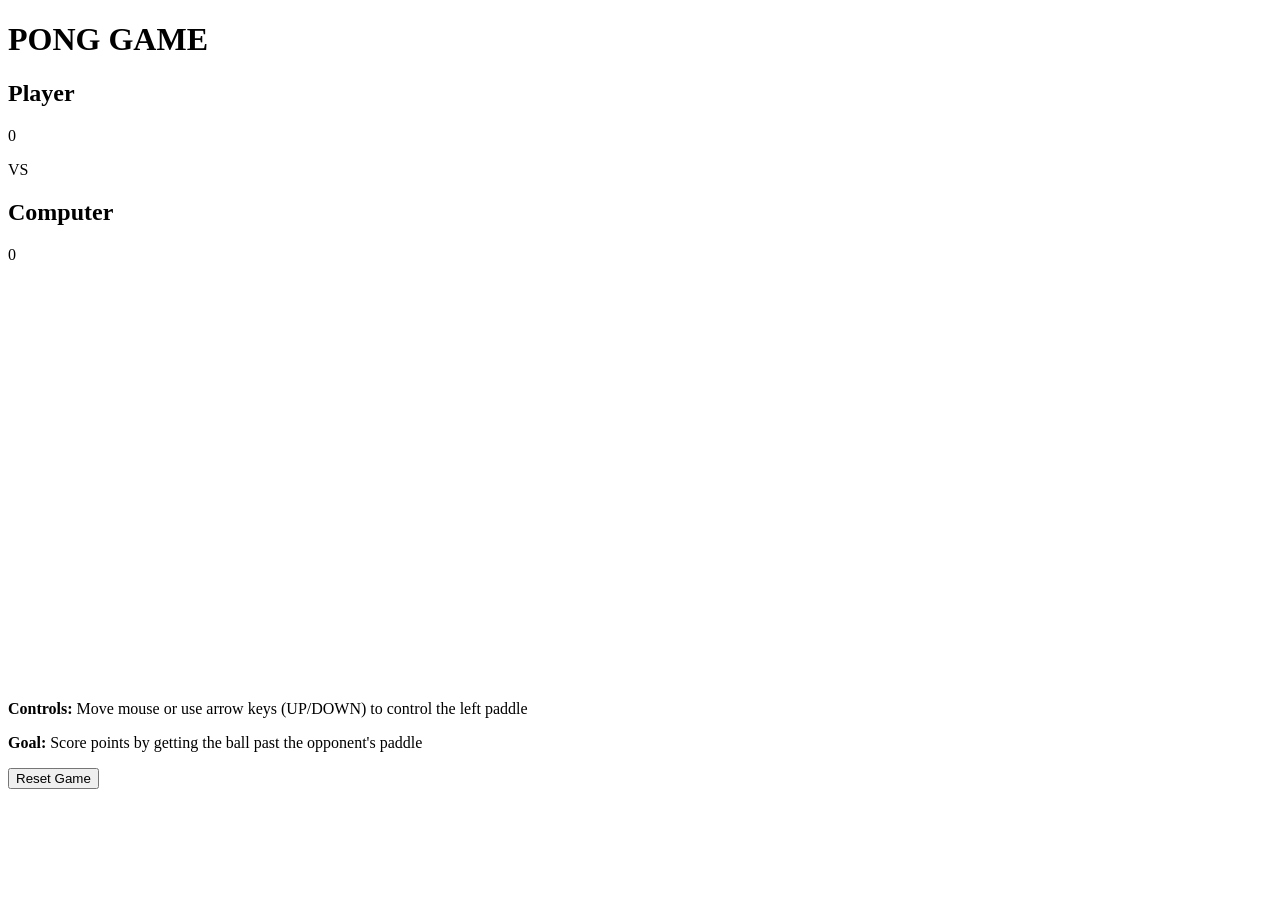
==== pong-game/index.html @ 7b56102a "Add Pong game HTML structure" ====
<!DOCTYPE html>
<html lang="en">
<head>
    <meta charset="UTF-8">
    <meta name="viewport" content="width=device-width, initial-scale=1.0">
    <title>Pong Game</title>
    <link rel="stylesheet" href="styles.css">
</head>
<body>
    <div class="container">
        <h1>PONG GAME</h1>
        <div class="scoreboard">
            <div class="player-score">
                <h2>Player</h2>
                <p id="playerScore">0</p>
            </div>
            <div class="vs">VS</div>
            <div class="computer-score">
                <h2>Computer</h2>
                <p id="computerScore">0</p>
            </div>
        </div>
        <canvas id="pongCanvas" width="800" height="400"></canvas>
        <div class="instructions">
            <p><strong>Controls:</strong> Move mouse or use arrow keys (UP/DOWN) to control the left paddle</p>
            <p><strong>Goal:</strong> Score points by getting the ball past the opponent's paddle</p>
        </div>
        <button id="resetBtn" class="reset-btn">Reset Game</button>
    </div>
    <script src="script.js"></script>
</body>
</html>
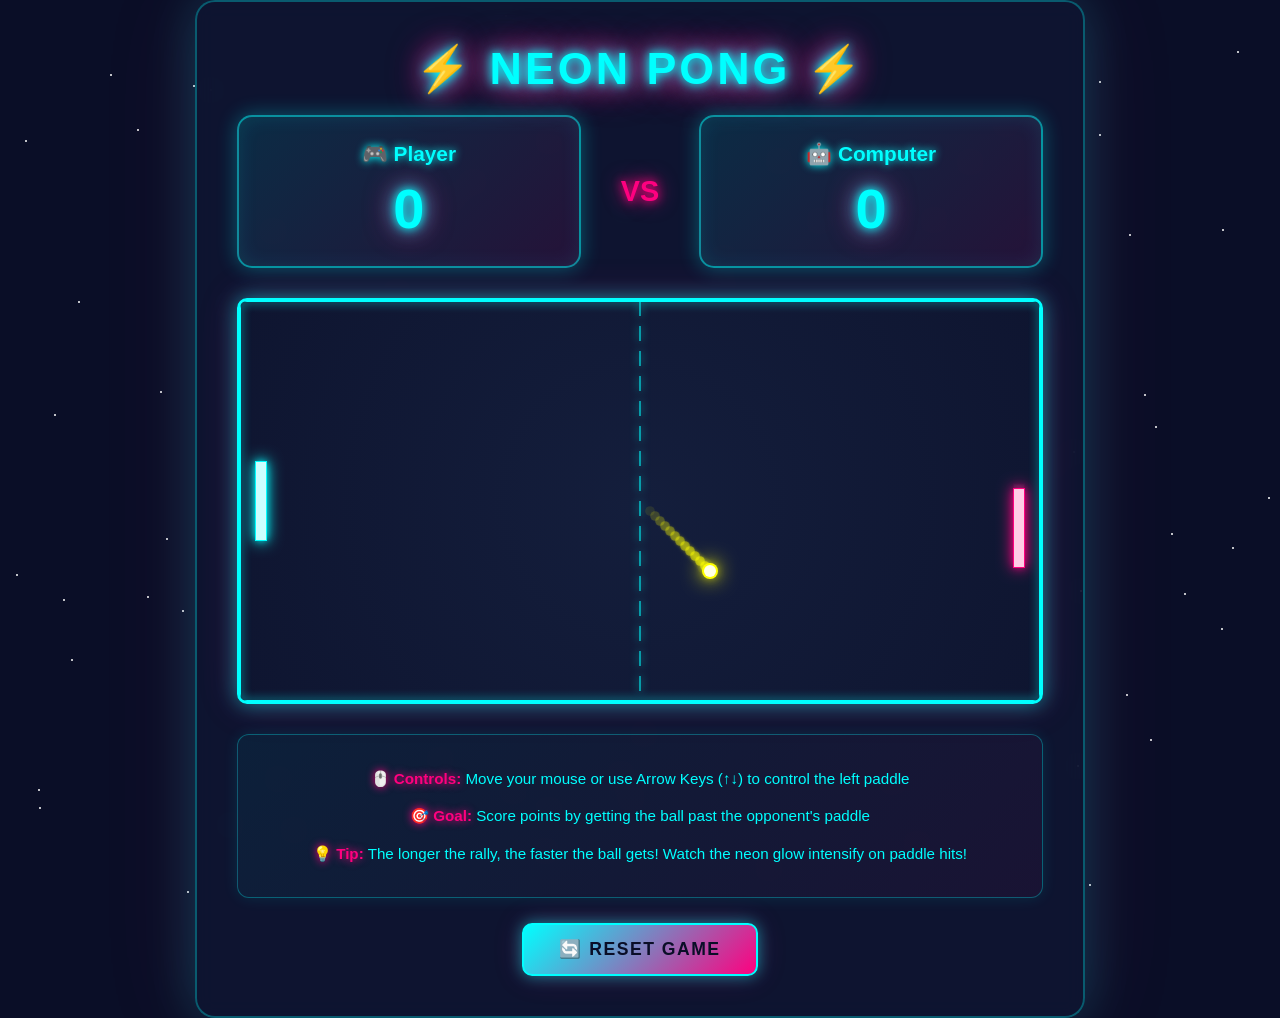
==== commit 337bfc0a: "Update Pong game HTML with neon theme and enhanced instructions" ====
--- a/pong-game/index.html
+++ b/pong-game/index.html
@@ -3,29 +3,30 @@
 <head>
     <meta charset="UTF-8">
     <meta name="viewport" content="width=device-width, initial-scale=1.0">
-    <title>Pong Game</title>
+    <title>Pong Game - Neon Edition</title>
     <link rel="stylesheet" href="styles.css">
 </head>
 <body>
     <div class="container">
-        <h1>PONG GAME</h1>
+        <h1>⚡ NEON PONG ⚡</h1>
         <div class="scoreboard">
             <div class="player-score">
-                <h2>Player</h2>
+                <h2>🎮 Player</h2>
                 <p id="playerScore">0</p>
             </div>
             <div class="vs">VS</div>
             <div class="computer-score">
-                <h2>Computer</h2>
+                <h2>🤖 Computer</h2>
                 <p id="computerScore">0</p>
             </div>
         </div>
         <canvas id="pongCanvas" width="800" height="400"></canvas>
         <div class="instructions">
-            <p><strong>Controls:</strong> Move mouse or use arrow keys (UP/DOWN) to control the left paddle</p>
-            <p><strong>Goal:</strong> Score points by getting the ball past the opponent's paddle</p>
+            <p><strong>🖱️ Controls:</strong> Move your mouse or use Arrow Keys (↑↓) to control the left paddle</p>
+            <p><strong>🎯 Goal:</strong> Score points by getting the ball past the opponent's paddle</p>
+            <p><strong>💡 Tip:</strong> The longer the rally, the faster the ball gets! Watch the neon glow intensify on paddle hits!</p>
         </div>
-        <button id="resetBtn" class="reset-btn">Reset Game</button>
+        <button id="resetBtn" class="reset-btn">🔄 Reset Game</button>
     </div>
     <script src="script.js"></script>
 </body>
--- a/pong-game/styles.css
+++ b/pong-game/styles.css
@@ -0,0 +1,291 @@
+* {
+    margin: 0;
+    padding: 0;
+    box-sizing: border-box;
+}
+
+body {
+    display: flex;
+    justify-content: center;
+    align-items: center;
+    min-height: 100vh;
+    background: #0a0e27;
+    font-family: 'Arial', sans-serif;
+    overflow: hidden;
+    position: relative;
+}
+
+/* Animated starfield background */
+.starfield {
+    position: fixed;
+    top: 0;
+    left: 0;
+    width: 100%;
+    height: 100%;
+    z-index: 0;
+}
+
+.star {
+    position: absolute;
+    width: 2px;
+    height: 2px;
+    background: white;
+    border-radius: 50%;
+    animation: twinkle 3s infinite;
+}
+
+@keyframes twinkle {
+    0%, 100% {
+        opacity: 0.3;
+    }
+    50% {
+        opacity: 1;
+    }
+}
+
+.container {
+    text-align: center;
+    background: rgba(15, 23, 52, 0.8);
+    padding: 40px;
+    border-radius: 20px;
+    box-shadow: 0 0 50px rgba(0, 255, 255, 0.2), 
+                0 0 100px rgba(255, 0, 127, 0.1);
+    backdrop-filter: blur(10px);
+    border: 2px solid rgba(0, 255, 255, 0.3);
+    max-width: 900px;
+    z-index: 10;
+    position: relative;
+    animation: containerGlow 3s ease-in-out infinite;
+}
+
+@keyframes containerGlow {
+    0%, 100% {
+        box-shadow: 0 0 50px rgba(0, 255, 255, 0.2), 
+                    0 0 100px rgba(255, 0, 127, 0.1);
+    }
+    50% {
+        box-shadow: 0 0 60px rgba(0, 255, 255, 0.3), 
+                    0 0 120px rgba(255, 0, 127, 0.15);
+    }
+}
+
+h1 {
+    color: #00ffff;
+    margin-bottom: 20px;
+    font-size: 2.8em;
+    text-shadow: 0 0 10px #00ffff,
+                 0 0 20px #00ffff,
+                 0 0 30px #ff007f,
+                 0 0 40px #ff007f;
+    letter-spacing: 3px;
+    font-weight: bold;
+    animation: titlePulse 2s ease-in-out infinite;
+}
+
+@keyframes titlePulse {
+    0%, 100% {
+        transform: scale(1);
+        text-shadow: 0 0 10px #00ffff,
+                     0 0 20px #00ffff,
+                     0 0 30px #ff007f,
+                     0 0 40px #ff007f;
+    }
+    50% {
+        transform: scale(1.02);
+        text-shadow: 0 0 15px #00ffff,
+                     0 0 30px #00ffff,
+                     0 0 40px #ff007f,
+                     0 0 50px #ff007f;
+    }
+}
+
+.scoreboard {
+    display: flex;
+    justify-content: space-around;
+    align-items: center;
+    margin-bottom: 30px;
+    gap: 20px;
+}
+
+.player-score,
+.computer-score {
+    background: linear-gradient(135deg, rgba(0, 255, 255, 0.1), rgba(255, 0, 127, 0.1));
+    padding: 25px 40px;
+    border-radius: 15px;
+    flex: 1;
+    border: 2px solid rgba(0, 255, 255, 0.5);
+    box-shadow: 0 0 20px rgba(0, 255, 255, 0.3),
+                inset 0 0 20px rgba(0, 255, 255, 0.1);
+    transition: all 0.3s ease;
+}
+
+.player-score:hover,
+.computer-score:hover {
+    transform: translateY(-5px);
+    box-shadow: 0 0 30px rgba(0, 255, 255, 0.5),
+                0 0 50px rgba(255, 0, 127, 0.3),
+                inset 0 0 20px rgba(0, 255, 255, 0.2);
+}
+
+.player-score h2,
+.computer-score h2 {
+    color: #00ffff;
+    font-size: 1.3em;
+    margin-bottom: 10px;
+    text-shadow: 0 0 8px #00ffff;
+}
+
+.player-score p,
+.computer-score p {
+    color: #00ffff;
+    font-size: 3.5em;
+    font-weight: bold;
+    text-shadow: 0 0 10px #00ffff,
+                 0 0 20px #00ffff,
+                 0 0 30px #ff007f;
+    transition: all 0.3s ease;
+}
+
+.player-score:hover p,
+.computer-score:hover p {
+    text-shadow: 0 0 15px #00ffff,
+                 0 0 25px #00ffff,
+                 0 0 35px #ff007f,
+                 0 0 45px #ff007f;
+}
+
+.vs {
+    color: #ff007f;
+    font-size: 1.8em;
+    font-weight: bold;
+    padding: 0 20px;
+    text-shadow: 0 0 10px #ff007f,
+                 0 0 20px #ff007f;
+}
+
+#pongCanvas {
+    display: block;
+    margin: 0 auto 30px;
+    background: radial-gradient(circle at 50% 50%, rgba(10, 14, 39, 0.9), #0a0e27);
+    border: 3px solid #00ffff;
+    border-radius: 10px;
+    box-shadow: 0 0 20px rgba(0, 255, 255, 0.5),
+                0 0 40px rgba(255, 0, 127, 0.2),
+                inset 0 0 30px rgba(0, 255, 255, 0.1);
+    cursor: none;
+    transition: all 0.3s ease;
+}
+
+#pongCanvas:hover {
+    box-shadow: 0 0 30px rgba(0, 255, 255, 0.6),
+                0 0 50px rgba(255, 0, 127, 0.3),
+                inset 0 0 40px rgba(0, 255, 255, 0.15);
+}
+
+.instructions {
+    background: linear-gradient(135deg, rgba(0, 255, 255, 0.05), rgba(255, 0, 127, 0.05));
+    padding: 20px 25px;
+    border-radius: 12px;
+    margin-bottom: 25px;
+    color: #00ffff;
+    font-size: 0.95em;
+    line-height: 1.8;
+    border: 1px solid rgba(0, 255, 255, 0.3);
+    box-shadow: 0 0 15px rgba(0, 255, 255, 0.1);
+}
+
+.instructions p {
+    margin: 10px 0;
+}
+
+.instructions strong {
+    color: #ff007f;
+    text-shadow: 0 0 8px #ff007f;
+}
+
+.reset-btn {
+    background: linear-gradient(135deg, #00ffff, #ff007f);
+    color: #0a0e27;
+    border: 2px solid #00ffff;
+    padding: 14px 35px;
+    font-size: 1.1em;
+    font-weight: bold;
+    border-radius: 10px;
+    cursor: pointer;
+    transition: all 0.3s ease;
+    text-transform: uppercase;
+    letter-spacing: 1.5px;
+    box-shadow: 0 0 15px rgba(0, 255, 255, 0.5),
+                0 0 30px rgba(255, 0, 127, 0.2);
+}
+
+.reset-btn:hover {
+    transform: scale(1.08);
+    box-shadow: 0 0 25px rgba(0, 255, 255, 0.8),
+                0 0 40px rgba(255, 0, 127, 0.4);
+    background: linear-gradient(135deg, #ff007f, #00ffff);
+}
+
+.reset-btn:active {
+    transform: scale(0.98);
+}
+
+/* Particle effects */
+@keyframes float {
+    0%, 100% {
+        transform: translateY(0px) translateX(0px);
+        opacity: 0.5;
+    }
+    25% {
+        transform: translateY(-10px) translateX(-5px);
+        opacity: 0.7;
+    }
+    50% {
+        transform: translateY(-20px) translateX(5px);
+        opacity: 0.5;
+    }
+    75% {
+        transform: translateY(-10px) translateX(-5px);
+        opacity: 0.7;
+    }
+}
+
+.particle {
+    position: absolute;
+    pointer-events: none;
+}
+
+@media (max-width: 768px) {
+    .container {
+        padding: 25px;
+        margin: 20px;
+    }
+
+    h1 {
+        font-size: 2em;
+    }
+
+    #pongCanvas {
+        max-width: 100%;
+        height: auto;
+    }
+
+    .scoreboard {
+        flex-direction: column;
+        gap: 15px;
+    }
+
+    .vs {
+        transform: rotate(90deg);
+        padding: 10px 0;
+    }
+
+    .instructions {
+        font-size: 0.85em;
+    }
+
+    .reset-btn {
+        padding: 12px 25px;
+        font-size: 0.95em;
+    }
+}
